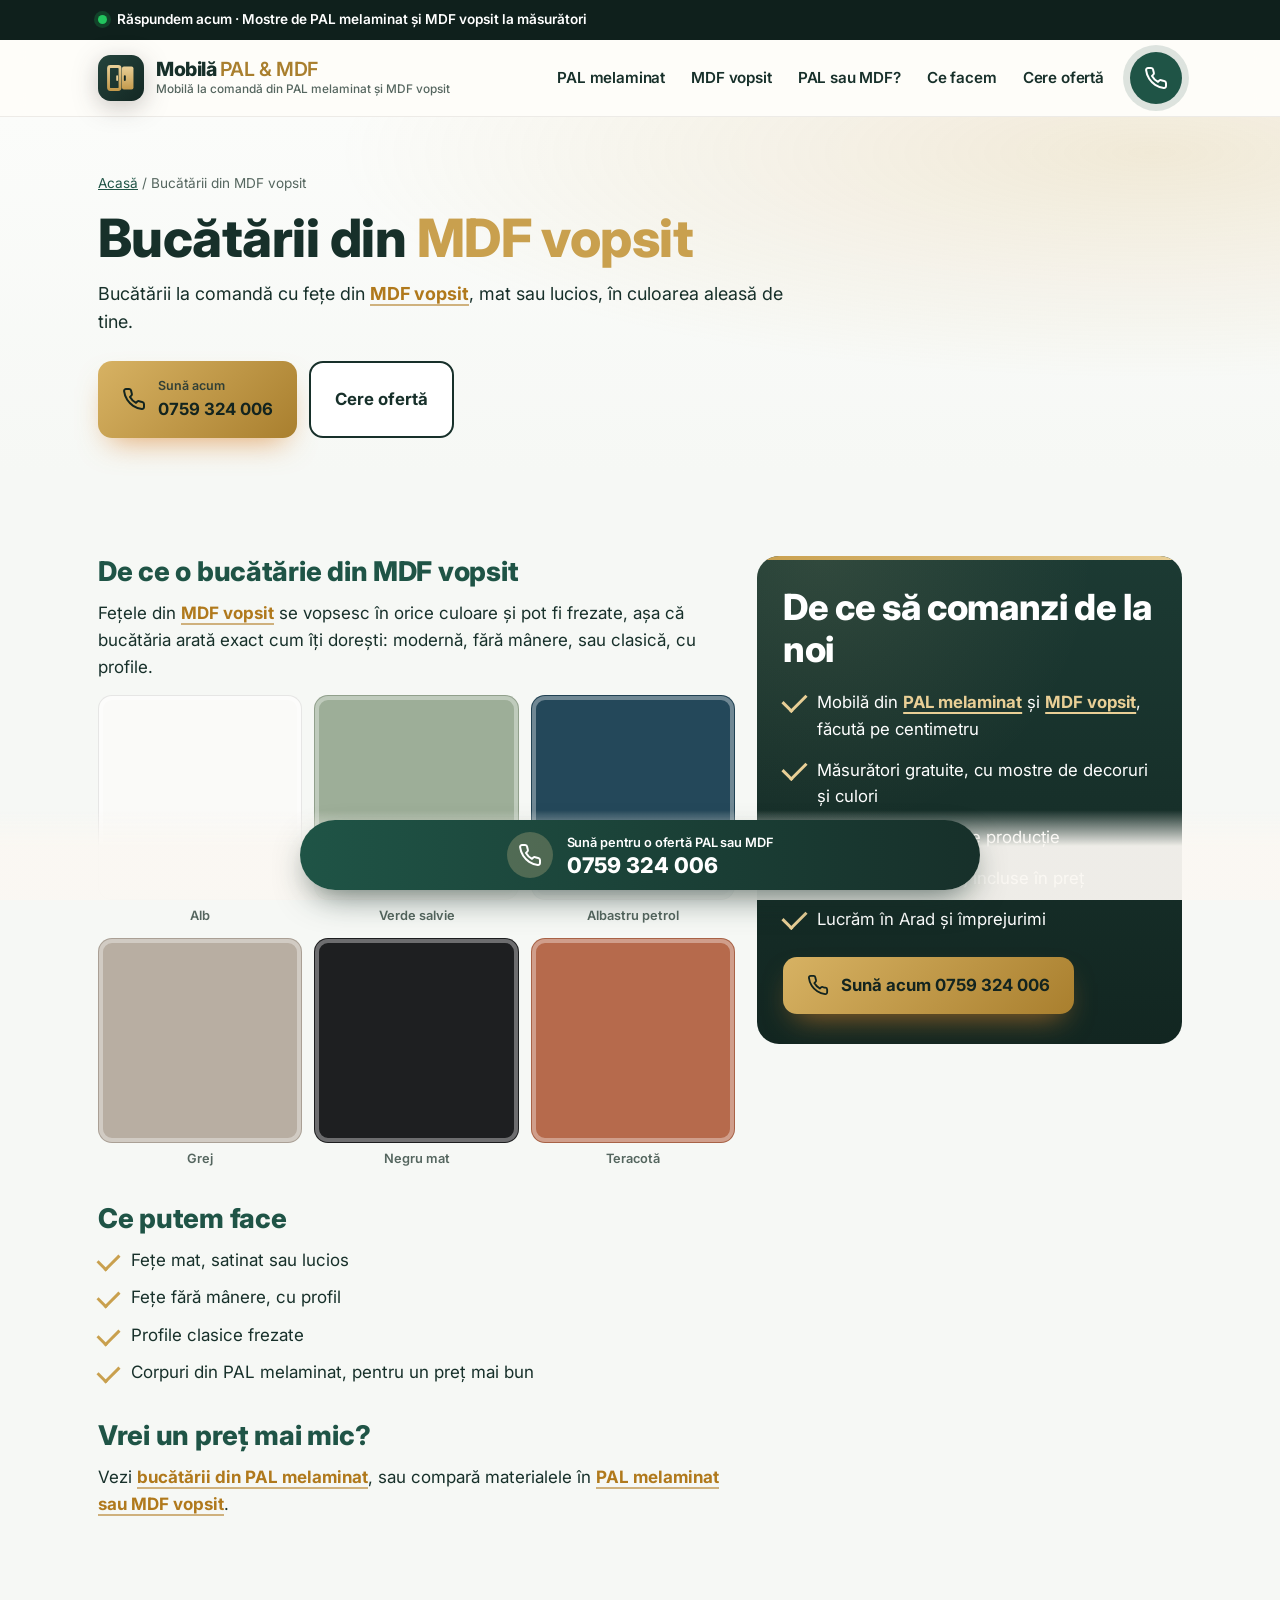
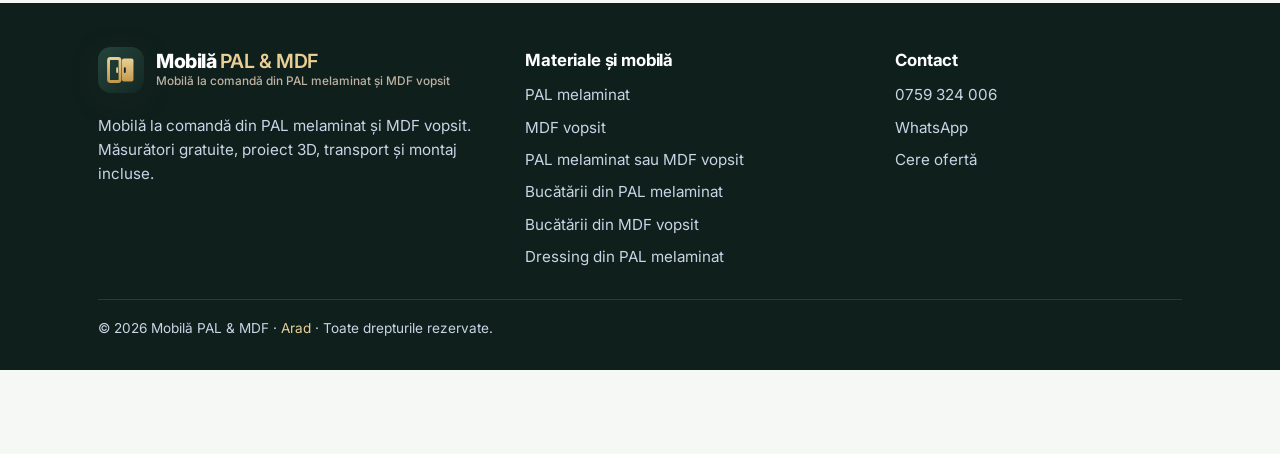
==== bucatarii-mdf-vopsit.html @ 7648899f "Site mobilă din PAL melaminat și MDF vopsit, pentru Arad 7 pagini construite în jurul cuvintelor-che" ====
<!doctype html>
<html lang="ro">
<head>
<meta charset="utf-8">
<meta name="viewport" content="width=device-width, initial-scale=1">
<title>Bucătării din MDF vopsit la comandă în Arad | Mobilă PAL &amp; MDF</title>
<meta name="description" content="Bucătării la comandă din MDF vopsit: orice culoare, mat sau lucios, fețe fără mânere sau clasice. Măsurători gratuite, montaj inclus. Lucrăm în Arad și împrejurimi.">
<meta name="theme-color" content="#17302A">
<link rel="icon" href="favicon.svg" type="image/svg+xml">
<link rel="preconnect" href="https://fonts.googleapis.com">
<link rel="preconnect" href="https://fonts.gstatic.com" crossorigin>
<link rel="stylesheet" href="https://fonts.googleapis.com/css2?family=Inter:wght@400;500;600;700;800;900&display=swap">
<link rel="stylesheet" href="style.css">
</head>
<body>
<div class="live"><div class="wrap"><span class="dot"></span>Răspundem acum<span class="hide-m"> · Mostre de PAL melaminat și MDF vopsit la măsurători</span></div></div>
<header class="top"><div class="wrap">
  <a class="brand" href="index.html" aria-label="Mobilă PAL & MDF, pagina principală"><span class="logo"><svg class="logo-mark" width="46" height="46" viewBox="0 0 48 48" aria-hidden="true">
  <defs><linearGradient id="pgb" x1="0" y1="0" x2="1" y2="1"><stop offset="0" stop-color="#25443C"/><stop offset="1" stop-color="#132723"/></linearGradient>
  <linearGradient id="pga" x1="0" y1="0" x2="0" y2="1"><stop offset="0" stop-color="#E9CF96"/><stop offset="1" stop-color="#C49A4C"/></linearGradient></defs>
  <rect width="48" height="48" rx="13" fill="url(#pgb)"/>
  <rect x="11" y="12" width="12" height="24" rx="2" fill="none" stroke="url(#pga)" stroke-width="3"/>
  <rect x="25" y="12" width="12" height="24" rx="2" fill="url(#pga)"/>
  <path d="M20 22v4M28 22v4" stroke="#132723" stroke-width="2" stroke-linecap="round"/>
  <path d="M20 22v4" stroke="#E9CF96" stroke-width="2" stroke-linecap="round"/>
</svg><span class="wm"><span class="wm1">Mobilă <i>PAL & MDF</i></span><small>Mobilă la comandă din PAL melaminat și MDF vopsit</small></span></span></a>
  <nav class="menu nav-desktop" aria-label="Meniu principal"><div class="wrap"><a href="index.html#pal">PAL melaminat</a><a href="index.html#mdf">MDF vopsit</a><a href="pal-melaminat-sau-mdf-vopsit.html">PAL sau MDF?</a><a href="index.html#unde">Ce facem</a><a href="index.html#oferta">Cere ofertă</a></div></nav>
  <a class="call-dot" href="tel:+40759324006" aria-label="Sună la 0759 324 006"><svg width="24" height="24" viewBox="0 0 24 24" fill="none" stroke="#fff" stroke-width="2" stroke-linecap="round" stroke-linejoin="round" aria-hidden="true"><path d="M22 16.9v3a2 2 0 0 1-2.2 2 19.8 19.8 0 0 1-8.6-3.1 19.5 19.5 0 0 1-6-6A19.8 19.8 0 0 1 2.1 4.2 2 2 0 0 1 4.1 2h3a2 2 0 0 1 2 1.7c.1 1 .4 1.9.7 2.8a2 2 0 0 1-.5 2.1L8 9.9a16 16 0 0 0 6 6l1.3-1.3a2 2 0 0 1 2.1-.4c.9.3 1.8.6 2.8.7a2 2 0 0 1 1.7 2z"/></svg></a>
  <button class="menu-btn" type="button" aria-label="Meniu" aria-expanded="false" id="menu-btn"><svg width="26" height="26" viewBox="0 0 24 24" fill="none" stroke="#17302A" stroke-width="2" stroke-linecap="round" stroke-linejoin="round" aria-hidden="true"><path d="M3 7h18M3 12h18M3 17h18"/></svg></button>
</div></header>
<main>

<div class="hero hero-k"><div class="wrap">
  <p class="crumbs"><a href="index.html">Acasă</a> / Bucătării din MDF vopsit</p>
  <h1 style="margin-top:14px">Bucătării din <em>MDF vopsit</em></h1>
  <p class="lead" style="margin-top:12px">Bucătării la comandă cu fețe din <a class="kw" href="mdf-vopsit.html">MDF vopsit</a>, mat sau lucios, în culoarea aleasă de tine.</p>
  <div class="cta-row"><a class="btn" href="tel:+40759324006"><svg width="24" height="24" viewBox="0 0 24 24" fill="none" stroke="#fff" stroke-width="2" stroke-linecap="round" stroke-linejoin="round" aria-hidden="true"><path d="M22 16.9v3a2 2 0 0 1-2.2 2 19.8 19.8 0 0 1-8.6-3.1 19.5 19.5 0 0 1-6-6A19.8 19.8 0 0 1 2.1 4.2 2 2 0 0 1 4.1 2h3a2 2 0 0 1 2 1.7c.1 1 .4 1.9.7 2.8a2 2 0 0 1-.5 2.1L8 9.9a16 16 0 0 0 6 6l1.3-1.3a2 2 0 0 1 2.1-.4c.9.3 1.8.6 2.8.7a2 2 0 0 1 1.7 2z"/></svg><span><small>Sună acum</small>0759 324 006</span></a><a class="btn ghost" href="index.html#oferta">Cere ofertă</a></div>
</div></div>
<section><div class="wrap"><div class="two">
  <div class="prose"><h2 style="margin-top:0">De ce o bucătărie din MDF vopsit</h2><p>Fețele din <a class="kw" href="mdf-vopsit.html">MDF vopsit</a> se vopsesc în orice culoare și pot fi frezate, așa că bucătăria arată exact cum îți dorești: modernă, fără mânere, sau clasică, cu profile.</p><div class="sw"><div class="swi"><span style="background:#FAFAF8"></span><small>Alb</small></div><div class="swi"><span style="background:#9DAE98"></span><small>Verde salvie</small></div><div class="swi"><span style="background:#24485A"></span><small>Albastru petrol</small></div><div class="swi"><span style="background:#B8AEA2"></span><small>Grej</small></div><div class="swi"><span style="background:#1E1F21"></span><small>Negru mat</small></div><div class="swi"><span style="background:#B66A4C"></span><small>Teracotă</small></div></div>
<h2>Ce putem face</h2><ul class="ticks-l"><li>Fețe mat, satinat sau lucios</li><li>Fețe fără mânere, cu profil</li><li>Profile clasice frezate</li><li>Corpuri din PAL melaminat, pentru un preț mai bun</li></ul>
<h2>Vrei un preț mai mic?</h2><p>Vezi <a class="kw" href="bucatarii-pal-melaminat.html">bucătării din PAL melaminat</a>, sau compară materialele în <a class="kw" href="pal-melaminat-sau-mdf-vopsit.html">PAL melaminat sau MDF vopsit</a>.</p></div>
  <div class="why">
  <h2>De ce să comanzi de la noi</h2>
  <ul class="checks">
    <li>Mobilă din <a class="kw" href="pal-melaminat.html">PAL melaminat</a> și <a class="kw" href="mdf-vopsit.html">MDF vopsit</a>, făcută pe centimetru</li>
    <li>Măsurători gratuite, cu mostre de decoruri și culori</li>
    <li>Proiect 3D înainte de producție</li>
    <li>Transport și montaj incluse în preț</li>
    <li>Lucrăm în Arad și împrejurimi</li>
  </ul>
  <a class="btn" href="tel:+40759324006"><svg width="22" height="22" viewBox="0 0 24 24" fill="none" stroke="#fff" stroke-width="2" stroke-linecap="round" stroke-linejoin="round" aria-hidden="true"><path d="M22 16.9v3a2 2 0 0 1-2.2 2 19.8 19.8 0 0 1-8.6-3.1 19.5 19.5 0 0 1-6-6A19.8 19.8 0 0 1 2.1 4.2 2 2 0 0 1 4.1 2h3a2 2 0 0 1 2 1.7c.1 1 .4 1.9.7 2.8a2 2 0 0 1-.5 2.1L8 9.9a16 16 0 0 0 6 6l1.3-1.3a2 2 0 0 1 2.1-.4c.9.3 1.8.6 2.8.7a2 2 0 0 1 1.7 2z"/></svg> Sună acum 0759 324 006</a>
</div>
</div></div></section>
</main>
<footer><div class="wrap">
  <div class="cols">
    <div><a href="index.html" class="f-logo" aria-label="Mobilă PAL & MDF"><span class="logo logo-light"><svg class="logo-mark" width="46" height="46" viewBox="0 0 48 48" aria-hidden="true">
  <defs><linearGradient id="pgb" x1="0" y1="0" x2="1" y2="1"><stop offset="0" stop-color="#25443C"/><stop offset="1" stop-color="#132723"/></linearGradient>
  <linearGradient id="pga" x1="0" y1="0" x2="0" y2="1"><stop offset="0" stop-color="#E9CF96"/><stop offset="1" stop-color="#C49A4C"/></linearGradient></defs>
  <rect width="48" height="48" rx="13" fill="url(#pgb)"/>
  <rect x="11" y="12" width="12" height="24" rx="2" fill="none" stroke="url(#pga)" stroke-width="3"/>
  <rect x="25" y="12" width="12" height="24" rx="2" fill="url(#pga)"/>
  <path d="M20 22v4M28 22v4" stroke="#132723" stroke-width="2" stroke-linecap="round"/>
  <path d="M20 22v4" stroke="#E9CF96" stroke-width="2" stroke-linecap="round"/>
</svg><span class="wm"><span class="wm1">Mobilă <i>PAL & MDF</i></span><small>Mobilă la comandă din PAL melaminat și MDF vopsit</small></span></span></a><p style="margin-top:14px">Mobilă la comandă din PAL melaminat și MDF vopsit. Măsurători gratuite, proiect 3D, transport și montaj incluse.</p></div>
    <div><h4>Materiale și mobilă</h4><ul><li><a href="pal-melaminat.html">PAL melaminat</a></li><li><a href="mdf-vopsit.html">MDF vopsit</a></li><li><a href="pal-melaminat-sau-mdf-vopsit.html">PAL melaminat sau MDF vopsit</a></li><li><a href="bucatarii-pal-melaminat.html">Bucătării din PAL melaminat</a></li><li><a href="bucatarii-mdf-vopsit.html">Bucătării din MDF vopsit</a></li><li><a href="dressing-pal-melaminat.html">Dressing din PAL melaminat</a></li></ul></div>
    <div><h4>Contact</h4><ul><li><a href="tel:+40759324006">0759 324 006</a></li><li><a href="https://wa.me/40759324006">WhatsApp</a></li><li><a href="index.html#oferta">Cere ofertă</a></li></ul></div>
  </div>
  <p class="legal">© 2026 Mobilă PAL & MDF · <span class="loc">Arad</span> · Toate drepturile rezervate.</p>
</div></footer>
<div class="sticky"><a href="tel:+40759324006"><span class="ring"><svg width="24" height="24" viewBox="0 0 24 24" fill="none" stroke="#fff" stroke-width="2" stroke-linecap="round" stroke-linejoin="round" aria-hidden="true"><path d="M22 16.9v3a2 2 0 0 1-2.2 2 19.8 19.8 0 0 1-8.6-3.1 19.5 19.5 0 0 1-6-6A19.8 19.8 0 0 1 2.1 4.2 2 2 0 0 1 4.1 2h3a2 2 0 0 1 2 1.7c.1 1 .4 1.9.7 2.8a2 2 0 0 1-.5 2.1L8 9.9a16 16 0 0 0 6 6l1.3-1.3a2 2 0 0 1 2.1-.4c.9.3 1.8.6 2.8.7a2 2 0 0 1 1.7 2z"/></svg></span><span><small>Sună pentru o ofertă PAL sau MDF</small><b>0759 324 006</b></span></a></div>
<script>
(function(){var b=document.getElementById("menu-btn"),m=document.querySelector("nav.menu");if(!b||!m)return;
b.addEventListener("click",function(){var o=m.classList.toggle("open");b.setAttribute("aria-expanded",o)});
m.addEventListener("click",function(e){if(e.target.tagName==="A"){m.classList.remove("open");b.setAttribute("aria-expanded","false")}});})();
</script>
</body>
</html>
---- style.css ----
:root{
  --navy:#0A1A33; --navy-2:#10284D; --blue:#0B4DA2; --orange:#FF6A00; --orange-2:#E35500;
  --ink:#0A1A33; --muted:#4A5568; --line:#DCE3EE; --bg:#F5F7FB; --card:#FFFFFF;
  --head:"Barlow Condensed", "Arial Narrow", sans-serif; --body:"Inter", system-ui, sans-serif;
  --r:16px;
}
*{box-sizing:border-box;margin:0}
html{-webkit-text-size-adjust:100%;scroll-behavior:smooth}
body{font-family:var(--body);color:var(--ink);background:var(--bg);line-height:1.6;font-size:17px;padding-bottom:84px}
img,svg{max-width:100%}
a{color:inherit}
.wrap{width:100%;max-width:1120px;margin:0 auto;padding:0 18px}
h1,h2,h3{font-family:var(--head);text-transform:uppercase;line-height:1.02;letter-spacing:.2px}
h1{font-size:clamp(2.6rem,7vw,4.4rem);font-weight:800}
h2{font-size:clamp(2rem,5vw,3rem);font-weight:800;color:var(--blue)}
h3{font-size:1.5rem;font-weight:700}
p+p{margin-top:14px}

/* cuvinte-cheie cu link */
.kw{color:var(--blue);font-weight:700;text-decoration:underline;text-decoration-color:rgba(11,77,162,.45);text-decoration-thickness:2px;text-underline-offset:4px}
.kw:hover{text-decoration-color:var(--orange)}
.band .kw,.dark .kw{color:#fff;text-decoration-color:var(--orange)}

/* bara de sus */
.live{background:var(--navy);color:#fff;font-size:.78rem;font-weight:700;letter-spacing:.18em;text-transform:uppercase;padding:9px 0}
.live .dot{display:inline-block;width:9px;height:9px;border-radius:50%;background:#22C55E;margin-right:10px;box-shadow:0 0 0 4px rgba(34,197,94,.2)}
header.top{position:sticky;top:0;z-index:30;background:rgba(255,255,255,.96);backdrop-filter:blur(8px);border-bottom:1px solid var(--line)}
header.top .wrap{display:flex;align-items:center;gap:14px;min-height:72px}
.brand{display:flex;align-items:center;gap:10px;text-decoration:none;margin-right:auto}
.brand .mark{width:44px;height:44px;border-radius:12px;background:var(--navy);display:grid;place-items:center;flex:none}
.brand b{display:block;font-family:var(--head);font-size:1.5rem;line-height:1;color:var(--navy);text-transform:uppercase}
.brand small{display:block;font-size:.66rem;letter-spacing:.22em;font-weight:700;color:var(--orange-2);text-transform:uppercase}
.call-dot{width:52px;height:52px;border-radius:50%;background:var(--orange);display:grid;place-items:center;box-shadow:0 0 0 7px rgba(255,106,0,.18);flex:none}
.menu-btn{width:52px;height:52px;border:1px solid var(--line);border-radius:12px;background:#fff;display:grid;place-items:center;cursor:pointer}
nav.menu{display:none;background:var(--navy)}
nav.menu.open{display:block}
nav.menu a{display:block;color:#fff;text-decoration:none;font-weight:800;text-transform:uppercase;letter-spacing:.04em;padding:18px 0;border-bottom:1px solid rgba(255,255,255,.12)}
nav.menu a:hover{color:var(--orange)}
@media(min-width:900px){
  .menu-btn{display:none}
  nav.menu{display:block;background:transparent;position:static}
  nav.menu .wrap{display:flex;gap:22px;padding:0}
  nav.menu a{color:var(--navy);padding:0;border:0;font-size:.85rem}
  header.top .wrap{gap:26px}
  .nav-desktop{order:1}
}

/* hero */
.hero{padding:38px 0 34px;background:linear-gradient(180deg,#fff 0%,var(--bg) 100%)}
.eyebrow{display:inline-flex;align-items:center;gap:10px;font-size:.8rem;font-weight:800;letter-spacing:.2em;text-transform:uppercase;color:var(--orange-2)}
.pill{border:1px solid #F7C9A8;background:#FFF3EA;border-radius:99px;padding:8px 16px}
.pill::before{content:"";width:8px;height:8px;border-radius:50%;background:var(--orange)}
.hero h1{margin:16px 0 10px;color:var(--navy)}
.hero h1 em{font-style:normal;color:var(--orange)}
.hero .sub{font-family:var(--head);font-size:1.6rem;font-weight:700;color:var(--blue);text-transform:none;line-height:1.15;margin-bottom:16px}
.hero .lead{font-size:1.12rem;max-width:720px}
.cta-row{display:flex;flex-wrap:wrap;gap:12px;margin-top:24px}
.btn{display:inline-flex;align-items:center;justify-content:center;gap:12px;background:var(--orange);color:#fff;text-decoration:none;font-family:var(--head);font-weight:800;font-size:1.45rem;letter-spacing:.03em;text-transform:uppercase;padding:16px 26px;border-radius:14px;box-shadow:0 14px 30px -12px rgba(255,106,0,.7);border:0;cursor:pointer}
.btn small{display:block;font-family:var(--body);font-size:.7rem;letter-spacing:.2em;font-weight:700;opacity:.9}
.btn.ghost{background:#fff;color:var(--navy);border:2px solid var(--navy);box-shadow:none;font-size:1.2rem}
.note{color:var(--muted);font-size:.95rem;margin-top:12px}
.chips{display:flex;flex-wrap:wrap;gap:10px;margin-top:22px}
.chip{display:inline-flex;align-items:center;gap:8px;background:#fff;border:1px solid var(--line);border-radius:99px;padding:10px 16px;font-weight:700;font-size:.95rem}
.chip svg{color:var(--orange-2)}
.feats{display:grid;gap:14px;margin-top:28px}
.feat{display:flex;gap:16px;align-items:center}
.feat .ic{width:62px;height:62px;border-radius:50%;background:var(--blue);display:grid;place-items:center;flex:none;color:#fff}
.feat b{display:block;font-family:var(--head);font-size:1.7rem;color:var(--blue);text-transform:uppercase;line-height:1}
.feat span{font-size:.78rem;letter-spacing:.16em;font-weight:700;text-transform:uppercase;color:var(--muted)}
@media(min-width:900px){.feats{grid-template-columns:repeat(3,1fr)}}

/* secțiuni */
section{padding:56px 0}
.head{max-width:760px;margin-bottom:28px}
.head p{margin-top:12px;color:var(--muted);font-size:1.08rem}
.band{background:linear-gradient(180deg,var(--blue),#083B7E);color:#fff}
.band h2{color:#fff}
.band .head p{color:#D6E2F5}
.dark{background:var(--navy);color:#fff}
.dark h2{color:#fff}

/* carduri țări */
.grid{display:grid;gap:14px;grid-template-columns:repeat(2,1fr)}
@media(min-width:900px){.grid{grid-template-columns:repeat(4,1fr)}}
.tile{background:#fff;color:var(--navy);border-radius:var(--r);padding:22px 14px;text-align:center;text-decoration:none;display:flex;flex-direction:column;align-items:center;gap:12px;transition:transform .15s}
.tile:hover{transform:translateY(-3px)}
.tile .flag{width:64px;height:44px;border-radius:8px;overflow:hidden;box-shadow:0 0 0 1px rgba(0,0,0,.08)}
.tile b{font-family:var(--head);font-size:1.35rem;text-transform:uppercase;line-height:1}
.tile span{font-size:.8rem;color:var(--muted)}

/* servicii (carduri cu săgeată) */
.cards{display:grid;gap:16px}
@media(min-width:900px){.cards{grid-template-columns:repeat(2,1fr)}}
.card{background:var(--card);border:1px solid var(--line);border-radius:var(--r);padding:26px;display:grid;grid-template-columns:64px 1fr;gap:18px;align-items:start}
.card .ic{width:64px;height:64px;border-radius:50%;background:var(--blue);display:grid;place-items:center;color:#fff}
.card h3{color:var(--blue);margin-bottom:8px}
.card p{color:var(--muted)}
.card .more{display:inline-flex;align-items:center;gap:10px;margin-top:14px;font-family:var(--head);font-weight:800;font-size:1.2rem;color:var(--blue);text-transform:uppercase;text-decoration:none}
.card .more:hover{color:var(--orange-2)}

/* preț */
.price{border-left:6px solid var(--orange);background:var(--navy-2);border-radius:0 var(--r) var(--r) 0;padding:30px 26px}
.price .lbl{font-size:.8rem;letter-spacing:.24em;font-weight:800;color:var(--orange);text-transform:uppercase}
.price .big{font-family:var(--body);font-weight:900;font-size:clamp(3.4rem,12vw,5.4rem);line-height:1;margin:10px 0 6px;letter-spacing:-.02em}
.price .per{font-size:.85rem;letter-spacing:.2em;font-weight:700;text-transform:uppercase;color:#B9C6DD;padding-bottom:18px;border-bottom:1px solid rgba(255,255,255,.15);margin-bottom:16px}
.ticks{list-style:none;padding:0;display:grid;gap:12px}
.ticks li{display:flex;gap:12px;align-items:flex-start}
.ticks li::before{content:"";flex:none;width:10px;height:10px;margin-top:9px;transform:rotate(45deg);background:#22C55E}
.ticks li.x::before{background:var(--orange)}
.hazard{height:12px;background:repeating-linear-gradient(-45deg,var(--orange) 0 14px,var(--navy) 14px 28px)}

/* pași */
.steps{counter-reset:s;display:grid;gap:4px}
.step{display:grid;grid-template-columns:76px 1fr;gap:12px;padding:22px 0;border-bottom:1px solid var(--line)}
.step::before{counter-increment:s;content:"0" counter(s);font-family:var(--body);font-weight:900;font-size:2.6rem;line-height:1;color:var(--orange-2)}
.step h3{color:var(--navy);margin-bottom:6px}
.step p{color:var(--muted)}
.tag{display:inline-block;margin-top:12px;font-weight:800;border:1px solid var(--line);background:#EEF3FA;border-radius:10px;padding:8px 14px;color:var(--navy)}

/* de ce noi */
.why{background:linear-gradient(180deg,var(--blue),#083B7E);color:#fff;border-radius:var(--r);border-top:6px solid var(--orange);padding:30px 26px}
.why h2{color:#fff;margin-bottom:18px}
.checks{list-style:none;padding:0;display:grid;gap:14px;margin-bottom:24px}
.checks li{display:flex;gap:14px;font-size:1.05rem}
.checks li::before{content:"";flex:none;width:20px;height:11px;border-left:3px solid var(--orange);border-bottom:3px solid var(--orange);transform:rotate(-45deg);margin-top:5px}

/* FAQ */
.faq details{background:#fff;border:1px solid var(--line);border-radius:14px;padding:18px 20px;margin-bottom:10px}
.faq summary{cursor:pointer;font-weight:800;list-style:none;display:flex;justify-content:space-between;gap:14px}
.faq summary::after{content:"+";color:var(--orange-2);font-size:1.4rem;line-height:1}
.faq details[open] summary::after{content:"–"}
.faq details p{margin-top:12px;color:var(--muted)}

/* final + footer */
.final{text-align:center}
.final .phone-big{display:block;font-family:var(--body);font-weight:900;font-size:clamp(2.4rem,9vw,4.2rem);color:var(--navy);text-decoration:none;margin:18px 0 8px;letter-spacing:-.02em}
footer{background:var(--navy);color:#C9D4E6;padding:44px 0 30px;font-size:.95rem}
footer .cols{display:grid;gap:26px}
@media(min-width:900px){footer .cols{grid-template-columns:1.4fr 1fr 1fr 1fr}}
footer h4{color:#fff;font-family:var(--head);text-transform:uppercase;font-size:1.25rem;margin-bottom:10px}
footer ul{list-style:none;padding:0;display:grid;gap:8px}
footer a{text-decoration:none}
footer a:hover{color:var(--orange)}
.legal{margin-top:30px;padding-top:18px;border-top:1px solid rgba(255,255,255,.12);font-size:.85rem}

/* bara fixă de apel */
.sticky{position:fixed;left:0;right:0;bottom:0;z-index:40;padding:10px 12px calc(10px + env(safe-area-inset-bottom));background:linear-gradient(180deg,rgba(245,247,251,0),rgba(245,247,251,.95) 40%)}
.sticky a{display:flex;align-items:center;justify-content:center;gap:14px;max-width:680px;margin:0 auto;background:linear-gradient(90deg,var(--orange),var(--orange-2));color:#fff;text-decoration:none;border-radius:99px;padding:12px 22px;box-shadow:0 14px 34px -10px rgba(227,85,0,.75)}
.sticky .ring{width:46px;height:46px;border-radius:50%;background:rgba(255,255,255,.22);display:grid;place-items:center;flex:none}
.sticky small{display:block;font-size:.72rem;letter-spacing:.24em;font-weight:800}
.sticky b{display:block;font-family:var(--body);font-weight:900;font-size:1.55rem;line-height:1.05}

/* pagini interioare */
.crumbs{font-size:.85rem;color:var(--muted);padding-top:18px}
.crumbs a{color:var(--blue)}
.prose{max-width:780px}
.prose h2{margin:34px 0 12px;font-size:clamp(1.7rem,4vw,2.3rem)}
.cities{display:flex;flex-wrap:wrap;gap:8px;margin-top:14px}
.cities span{background:#fff;border:1px solid var(--line);border-radius:99px;padding:7px 14px;font-weight:700;font-size:.92rem}
.two{display:grid;gap:22px}
@media(min-width:900px){.two{grid-template-columns:1.5fr 1fr;align-items:start}.two .why{position:sticky;top:100px}}

.hide-m{display:none}
@media(min-width:900px){.hide-m{display:inline}.call-dot{order:2}}
.price .big2{font-weight:900;font-size:clamp(2.4rem,8vw,3.4rem);line-height:1;margin:18px 0 6px;letter-spacing:-.02em;color:var(--orange)}
.price .big2 span{font-size:.45em;color:#B9C6DD;letter-spacing:0}

/* formular comandă */
.order-sec{background:#EAF0F8}
.order{display:grid;gap:18px;max-width:900px}
.fs{border:1px solid var(--line);background:#fff;border-radius:var(--r);padding:22px 20px;display:grid;gap:14px;min-width:0}
.fs legend{display:flex;align-items:center;gap:12px;font-family:var(--head);font-weight:800;font-size:1.5rem;text-transform:uppercase;color:var(--blue);padding:0 6px}
.fs legend .n{width:38px;height:38px;border-radius:50%;background:var(--blue);display:grid;place-items:center}
.order label{display:grid;gap:6px;font-weight:700;font-size:.92rem;min-width:0}
.order label small{font-weight:500;color:var(--muted)}
.order input,.order select{font:inherit;font-weight:500;width:100%;padding:13px 14px;border:1.5px solid #C8D2E1;border-radius:12px;background:#fff;color:var(--ink);min-height:50px}
.order input:focus,.order select:focus{outline:none;border-color:var(--blue);box-shadow:0 0 0 4px rgba(11,77,162,.15)}
.row2,.row3{display:grid;gap:14px}
@media(min-width:700px){.row2{grid-template-columns:1fr 1fr}.row3{grid-template-columns:repeat(3,1fr)}}
.hint{font-weight:800;font-size:.92rem;margin-bottom:-6px}
.estimate{background:#FFF3EA;border:1px solid #F7C9A8;border-radius:12px;padding:14px 16px;font-weight:600}
.estimate b{font-size:1.3rem;color:var(--orange-2)}
.estimate span{display:block;font-size:.85rem;color:var(--muted);font-weight:500;margin-top:4px}
.hp{position:absolute;left:-9999px;width:1px;height:1px;opacity:0}
.order .agree{display:flex;gap:12px;align-items:flex-start;font-weight:500}
.order .agree input{width:22px;height:22px;min-height:0;margin-top:2px;flex:none}
.order button.btn{width:100%;max-width:420px}
.order button.btn:disabled{opacity:.6;cursor:wait}
.order-msg{border-radius:12px;padding:16px 18px;font-weight:600}
.order-msg.ok{background:#E8F7EE;border:1px solid #9AD8B1}
.order-msg.err{background:#FDECEC;border:1px solid #F1A9A9}
.order-msg a{color:var(--blue)}

/* ===== Tipografie unitară: un singur font, fără majuscule forțate ===== */
:root{--head:var(--body)}
h1,h2,h3,.brand b,.btn,.feat b,.tile b,.card .more,.fs legend,nav.menu a,footer h4,.hero .sub,
.eyebrow,.live,.feat span,.price .lbl,.price .per,.sticky small,.btn small{
  font-family:var(--body);text-transform:none;letter-spacing:-.01em}
h1{font-size:clamp(2.1rem,5.4vw,3.3rem);font-weight:800;line-height:1.12}
h2{font-size:clamp(1.6rem,3.8vw,2.25rem);font-weight:800;line-height:1.18}
h3{font-size:1.18rem;font-weight:700;line-height:1.3}
.hero .sub{font-size:1.2rem;font-weight:600;line-height:1.4}
.eyebrow{font-size:.88rem;font-weight:700;letter-spacing:0}
.live{font-size:.85rem;font-weight:600;letter-spacing:0}
.brand b{font-size:1.15rem;font-weight:800}
.brand small{font-size:.75rem;letter-spacing:0;text-transform:none;font-weight:600}
nav.menu a{font-weight:600;font-size:1rem}
@media(min-width:900px){nav.menu a{font-size:.95rem}}
.btn{font-size:1.05rem;font-weight:700;letter-spacing:0;padding:15px 24px}
.btn small{font-size:.78rem;font-weight:600;letter-spacing:0;opacity:.95}
.btn.ghost{font-size:1.05rem}
.feat b{font-size:1.1rem;font-weight:700;line-height:1.3}
.feat span{font-size:.9rem;font-weight:500;letter-spacing:0;color:var(--muted)}
.tile b{font-size:1.05rem;font-weight:700}
.card .more{font-size:1rem;font-weight:700}
.fs legend{font-size:1.15rem;font-weight:700}
footer h4{font-size:1.05rem;font-weight:700}
.price .lbl{font-size:.9rem;font-weight:700}
.price .per{font-size:.95rem;font-weight:500}
.sticky small{font-size:.8rem;font-weight:600}
.sticky b{font-size:1.35rem;font-weight:800}
.step::before{font-size:2rem}
.prose h2{font-size:clamp(1.35rem,3vw,1.7rem)}
.final .phone-big{font-size:clamp(2rem,7vw,3.2rem)}
/* aspect */
section{padding:64px 0}
.head h2{margin-top:12px}
.card{box-shadow:0 1px 2px rgba(10,26,51,.04),0 8px 24px -16px rgba(10,26,51,.18)}
.tile{box-shadow:0 10px 24px -18px rgba(0,0,0,.5)}
@media(max-width:899px){.grid .tile:last-child:nth-child(odd){grid-column:span 2}}

/* comanda: date client + mesaj de mulțumire */
.order label em{color:var(--orange-2);font-style:normal}
.hint-sm{color:var(--muted);font-size:.92rem;margin-top:-4px}
.err-txt{color:#C62828;font-size:.85rem;font-weight:600}
.order input:invalid:focus{border-color:#C62828;box-shadow:0 0 0 4px rgba(198,40,40,.12)}
.order-ok{max-width:640px;margin:0 auto;background:#fff;border:1px solid var(--line);border-top:6px solid #22A55A;border-radius:var(--r);padding:40px 26px 32px;text-align:center;box-shadow:0 24px 50px -30px rgba(10,26,51,.45);animation:okIn .45s ease-out}
.order-ok:focus{outline:none}
.ok-ic{width:84px;height:84px;border-radius:50%;background:#22A55A;display:grid;place-items:center;margin:0 auto 18px;box-shadow:0 0 0 10px rgba(34,165,90,.15);animation:okPop .5s .1s ease-out both}
.order-ok h3{font-size:clamp(1.6rem,4.5vw,2.1rem);color:var(--navy)}
.ok-thanks{font-size:1.15rem;font-weight:600;color:#22A55A;margin-top:6px}
.ok-sum{display:grid;gap:10px;text-align:left;background:var(--bg);border-radius:12px;padding:16px 18px;margin:22px 0 18px}
.ok-sum div{display:flex;justify-content:space-between;gap:14px;flex-wrap:wrap}
.ok-sum span{color:var(--muted)}
.ok-sum b{text-align:right}
.ok-next{color:var(--ink)}
.ok-urgent{color:var(--muted);margin:10px 0 22px}
.ok-urgent a{color:var(--blue);font-weight:700}
@keyframes okIn{from{opacity:0;transform:translateY(14px)}to{opacity:1;transform:none}}
@keyframes okPop{from{transform:scale(.4);opacity:0}to{transform:scale(1);opacity:1}}
@media(prefers-reduced-motion:reduce){.order-ok,.ok-ic{animation:none}}
.order[hidden],.order-ok[hidden]{display:none}

/* ===== Ionizatoare: secțiuni specifice ===== */
.hk{display:grid;gap:20px;align-items:center}
.hk-img{display:flex;justify-content:center}
.hk-img .machine{max-width:260px;width:70%;height:auto;filter:drop-shadow(0 30px 40px rgba(11,77,162,.18))}
@media(min-width:900px){.hk{grid-template-columns:1.35fr 1fr}.hk-img .machine{max-width:340px;width:100%}}
.hero-k{background:radial-gradient(ellipse at 85% 30%,#DCEBFF 0,rgba(220,235,255,0) 55%),linear-gradient(180deg,#fff 0%,var(--bg) 100%)}
.pill-dark{background:rgba(255,255,255,.1);border-color:rgba(255,255,255,.25);color:#F2C94C}
.pill-dark::before{background:#F2C94C}
.head h2{margin-top:12px}
.cards4{display:grid;gap:14px}
@media(min-width:700px){.cards4{grid-template-columns:repeat(2,1fr)}}
@media(min-width:1000px){.cards4{grid-template-columns:repeat(4,1fr)}}
.c4{background:#fff;border:1px solid var(--line);border-radius:var(--r);padding:24px 20px}
.c4 .ic2{width:56px;height:56px;border-radius:14px;background:#EEF3FA;color:var(--blue);display:grid;place-items:center;margin-bottom:14px}
.c4 h3{color:var(--navy);margin-bottom:6px}
.c4 p{color:var(--muted);font-size:.98rem}
.feat-list{display:grid;gap:26px;margin-bottom:28px}
@media(min-width:800px){.feat-list{grid-template-columns:repeat(2,1fr)}}
.feat-list h3{margin:10px 0 6px;color:#fff}
.feat-list p{color:#D6E2F5}
.ic3{width:52px;height:52px;border-radius:50%;border:1.5px solid rgba(242,201,76,.5);display:grid;place-items:center}
.mgrid{display:grid;gap:16px}
@media(min-width:900px){.mgrid{grid-template-columns:repeat(3,1fr)}}
.mcard{background:#fff;border:1px solid var(--line);border-radius:var(--r);overflow:hidden;text-decoration:none;color:var(--ink);display:flex;flex-direction:column;transition:transform .15s,box-shadow .15s}
.mcard:hover{transform:translateY(-3px);box-shadow:0 20px 40px -24px rgba(10,26,51,.4)}
.mimg{background:linear-gradient(160deg,#F4F8FF,#E2ECFA);display:grid;place-items:center;padding:24px 0 10px;border-bottom:4px solid var(--acc)}
.mbody{padding:20px 22px 24px;display:flex;flex-direction:column;gap:8px;flex:1}
.mrol{font-size:.85rem;font-weight:700;color:var(--orange-2)}
.mbody h3{color:var(--navy);font-size:1.35rem}
.mbody p{color:var(--muted)}
.mplaci{color:var(--ink)!important}
.mplaci b{font-size:1.4rem;color:var(--blue)}
.mbody .more{margin-top:auto;display:inline-flex;align-items:center;gap:8px;font-weight:700;color:var(--blue)}
.waters{display:grid;gap:10px}
.wrow{display:grid;grid-template-columns:14px 1fr auto;gap:14px;align-items:center;background:#fff;color:var(--ink);border-radius:12px;padding:14px 16px}
.wdot{width:14px;height:14px;border-radius:50%}
.wrow b{display:block}
.wrow span{font-size:.92rem;color:var(--muted)}
.wrow .wph{font-weight:800;color:var(--navy);white-space:nowrap;font-size:.95rem}
.prose .waters{margin-bottom:10px}
.prose .wrow{border:1px solid var(--line)}
.phs{font-size:.7em;color:var(--orange-2);font-weight:700;margin-left:6px}
.ticks-l{list-style:none;padding:0;display:grid;gap:10px;margin-top:12px}
.ticks-l li{display:flex;gap:12px}
.ticks-l li::before{content:"";flex:none;width:18px;height:10px;border-left:3px solid var(--orange);border-bottom:3px solid var(--orange);transform:rotate(-45deg);margin-top:6px}
.disc{font-size:.82rem;color:#8FA0BB;margin-top:12px}

.feat-list.light h3{color:var(--navy)}
.feat-list.light p{color:var(--muted)}
.feat-list.light .ic3{border-color:rgba(11,77,162,.3)}
.honest{margin-top:22px;background:#FFF8E6;border:1px solid #F2D58A;border-radius:12px;padding:16px 18px;color:var(--ink)}
.honest-d{color:#D6E2F5;font-size:.92rem;border-left:3px solid #F2C94C;padding-left:14px;margin:-6px 0 22px;max-width:760px}
.dark .checks{max-width:760px}

/* ===== Mobilă: paletă caldă (lemn + antracit) ===== */
:root{--navy:#2B241F;--navy-2:#3A312B;--blue:#7A4A22;--orange:#D9822B;--orange-2:#B8661A;--ink:#2B241F;--muted:#5F554D;--line:#E7DED3;--bg:#FAF7F2}
.live{background:#2B241F}
.kw{text-decoration-color:rgba(122,74,34,.4)}
.band{background:linear-gradient(180deg,#3A312B,#2B241F)}
.band .head p{color:#E6DCCF}
.dark{background:#1F1A17}
.why{background:linear-gradient(180deg,#3A312B,#2B241F)}
.feat .ic,.card .ic,.fs legend .n{background:var(--blue)}
.hero-k{background:radial-gradient(ellipse at 85% 30%,#F3E6D3 0,rgba(243,230,211,0) 55%),linear-gradient(180deg,#fff 0%,var(--bg) 100%)}
.pill{border-color:#EBCFAF;background:#FBF1E6}
.pill-dark{background:rgba(255,255,255,.08);border-color:rgba(255,255,255,.22);color:#E0A458}
.pill-dark::before{background:#E0A458}
.order-sec{background:#F3ECE3}
.order input,.order select,.order textarea{font:inherit;font-weight:500;width:100%;padding:13px 14px;border:1.5px solid #D9CCBC;border-radius:12px;background:#fff;color:var(--ink)}
.order textarea{resize:vertical;min-height:90px}
.order input:focus,.order select:focus,.order textarea:focus{outline:none;border-color:var(--blue);box-shadow:0 0 0 4px rgba(122,74,34,.15)}
.sticky{background:linear-gradient(180deg,rgba(250,247,242,0),rgba(250,247,242,.95) 40%)}
.sticky a{box-shadow:0 14px 34px -10px rgba(184,102,26,.7)}
.btn{box-shadow:0 14px 30px -12px rgba(217,130,43,.7)}
.btn.ghost{color:var(--navy);border-color:var(--navy)}
.hk-img .art{width:100%;max-width:420px;height:auto;filter:drop-shadow(0 24px 30px rgba(43,36,31,.18))}
.art{display:block}
/* carduri produse */
.pgrid{display:grid;gap:16px}
@media(min-width:700px){.pgrid{grid-template-columns:repeat(2,1fr)}}
@media(min-width:1000px){.pgrid{grid-template-columns:repeat(3,1fr)}}
.pcard{background:#fff;border:1px solid var(--line);border-radius:var(--r);overflow:hidden;text-decoration:none;color:var(--ink);display:flex;flex-direction:column;transition:transform .15s,box-shadow .15s}
.pcard:hover{transform:translateY(-3px);box-shadow:0 20px 40px -24px rgba(43,36,31,.45)}
.pimg{background:linear-gradient(160deg,#FBF6EF,#F0E4D4);padding:20px 26px 8px;border-bottom:4px solid var(--orange)}
.pbody{padding:18px 22px 22px;display:flex;flex-direction:column;gap:8px;flex:1}
.pbody h3{color:var(--navy);font-size:1.25rem}
.pbody p{color:var(--muted)}
.pbody .more{margin-top:auto;display:inline-flex;align-items:center;gap:8px;font-weight:700;color:var(--blue)}
/* galerie */
.gallery{display:grid;gap:12px;grid-template-columns:repeat(2,1fr)}
@media(min-width:900px){.gallery{grid-template-columns:repeat(3,1fr)}}
.gtile{position:relative;background:linear-gradient(160deg,#FBF6EF,#E9DAC6);border-radius:14px;overflow:hidden;aspect-ratio:4/3;display:grid;place-items:center;padding:14px}
.gtile img{position:absolute;inset:0;width:100%;height:100%;object-fit:cover}
.gtile figcaption{position:absolute;left:10px;bottom:10px;background:rgba(43,36,31,.85);color:#fff;font-size:.82rem;font-weight:600;padding:5px 10px;border-radius:99px}
.gnote{display:flex;align-items:center;gap:8px;color:#CDBFAE;font-size:.9rem;margin-top:14px}
/* materiale */
.mat-grid{display:grid;gap:14px;margin-bottom:26px}
@media(min-width:700px){.mat-grid{grid-template-columns:repeat(2,1fr)}}
@media(min-width:1000px){.mat-grid{grid-template-columns:repeat(3,1fr)}}
.mat{border:1px solid rgba(255,255,255,.12);border-radius:14px;padding:20px;background:rgba(255,255,255,.03)}
.mat h3{color:#E0A458;margin-bottom:6px}
.mat p{color:#D8CCBE;font-size:.97rem}
.dark .head p{color:#D8CCBE}
.tag{background:#F6EEE4;border-color:#E7DED3}
.estimate,.ok-sum{background:#FAF5EE}

/* galerie poze reale */
.project{background:rgba(255,255,255,.04);border:1px solid rgba(255,255,255,.12);border-radius:18px;padding:18px}
.project-head{display:flex;flex-wrap:wrap;justify-content:space-between;align-items:baseline;gap:6px 16px;margin-bottom:14px}
.project-head h3{color:#fff;font-size:1.25rem}
.project-head p{color:#CDBFAE;font-size:.92rem}
.photos{display:grid;gap:10px;grid-template-columns:1fr 1fr}
.ph{position:relative;display:block;border-radius:12px;overflow:hidden;background:#3A312B;aspect-ratio:4/3}
.ph img{width:100%;height:100%;object-fit:cover;display:block;transition:transform .35s ease}
.ph:hover img{transform:scale(1.04)}
.ph-big{grid-column:1/-1}
.ph-tall{aspect-ratio:auto}
.ph-cap{position:absolute;left:0;right:0;bottom:0;padding:26px 12px 10px;background:linear-gradient(transparent,rgba(20,16,13,.85));color:#fff;font-size:.85rem;font-weight:600;line-height:1.35}
@media(min-width:900px){
  .photos{grid-template-columns:2fr 1fr 1fr;grid-template-rows:repeat(2,minmax(0,1fr))}
  .ph-big{grid-column:1;grid-row:1/3;aspect-ratio:auto}
  .ph-tall{grid-column:3;grid-row:1/3}
}
.lb{position:fixed;inset:0;z-index:100;background:rgba(15,12,10,.94);display:flex;align-items:center;justify-content:center;padding:16px}
.lb[hidden]{display:none}
.lb figure{margin:0;max-width:min(1200px,100%);max-height:100%;display:flex;flex-direction:column;align-items:center;gap:12px}
.lb img{max-width:100%;max-height:calc(100vh - 110px);border-radius:10px;object-fit:contain}
.lb figcaption{color:#EDE3D6;text-align:center;font-size:.95rem}
.lb button{position:absolute;background:rgba(255,255,255,.12);color:#fff;border:0;width:48px;height:48px;border-radius:50%;font-size:1.8rem;line-height:1;cursor:pointer;display:grid;place-items:center}
.lb button:hover{background:rgba(255,255,255,.25)}
.lb-x{top:14px;right:14px}.lb-p{left:10px;top:50%;transform:translateY(-50%)}.lb-n{right:10px;top:50%;transform:translateY(-50%)}
@media(max-width:899px){
  .ph-tall{grid-column:1/-1;aspect-ratio:4/3}
  .ph:not(.ph-big):not(.ph-tall) .ph-cap{display:none}
  .ph-cap{font-size:.8rem}
}
.ph-tall img{object-position:center 15%}

.project+.project{margin-top:16px}
.photos.one{grid-template-columns:1fr;grid-template-rows:none}
.photos.one .ph-big{grid-column:1;grid-row:auto;aspect-ratio:16/9}
.photos.one .ph-big img{object-position:center 45%}
.hero-photo{width:100%;max-width:520px;height:auto;border-radius:18px;box-shadow:0 30px 60px -30px rgba(43,36,31,.55);border:6px solid #fff}

/* materiale */
a.mat{display:flex;flex-direction:column;gap:8px;text-decoration:none;transition:background .15s,transform .15s}
a.mat:hover{background:rgba(255,255,255,.07);transform:translateY(-2px)}
.mat h3 .kw{color:#E0A458;text-decoration-color:#E0A458}
.mat-more{margin-top:auto;display:inline-flex;align-items:center;gap:6px;color:#fff;font-weight:600;font-size:.92rem}
.pm{display:grid;gap:14px;margin:26px 0 6px}
@media(min-width:700px){.pm{grid-template-columns:1fr 1fr}}
.pm-col{border-radius:14px;padding:18px 20px;border:1px solid var(--line);background:#fff}
.pm-col h3{margin-bottom:10px}
.pm-col ul{list-style:none;padding:0;display:grid;gap:9px}
.pm-col li{display:flex;gap:10px;color:var(--ink)}
.pm-plus{border-top:4px solid #3E8E5A}.pm-plus h3{color:#2F6E45}
.pm-plus li::before{content:"+";color:#3E8E5A;font-weight:800}
.pm-minus{border-top:4px solid var(--orange)}.pm-minus h3{color:var(--orange-2)}
.pm-minus li::before{content:"!";color:var(--orange-2);font-weight:800;width:10px;text-align:center}
.vrow{display:grid;gap:4px;padding:14px 0;border-bottom:1px solid var(--line)}
.vrow b{color:var(--navy)}
.vrow span{color:var(--muted)}
.more-l{color:var(--blue);font-weight:700;text-decoration:none}
/* listele cu linkuri în text: fără flex, ca rândul să se rupă normal */
.checks li{display:block;position:relative;padding-left:34px}
.checks li::before{position:absolute;left:0;top:4px;margin:0}
.two>*{min-width:0}
.btn{flex-wrap:wrap;text-align:left}
.why .kw{color:#F3C58A;text-decoration-color:#E0A458}

/* cuvinte-cheie: altă culoare decât textul și titlurile, ca să se vadă că sunt linkuri */
:root{--kw:#C25E12}
.kw{color:var(--kw);text-decoration-color:rgba(194,94,18,.55)}
.kw:hover{color:#8F420A;text-decoration-color:var(--kw)}
.band .kw,.dark .kw,.why .kw{color:#F3B46B;text-decoration-color:#F3B46B}
/* carduri produse: nu mai sunt un singur link, ca să poată conține cuvinte-cheie */
div.pcard{transition:box-shadow .15s}
div.pcard:hover{transform:none}
.pimg{display:block}
.pbody h3 .kw{color:var(--navy);text-decoration-color:var(--orange)}
.pbody h3 .kw:hover{color:var(--kw)}
.pbody p{line-height:1.7}
.pbody .more{text-decoration:none}

/* =================== DESIGN NOU =================== */
/* logo */
.logo{display:inline-flex;align-items:center;gap:12px}
.logo-mark{flex:none;filter:drop-shadow(0 6px 12px rgba(43,36,31,.25))}
.wm{display:flex;flex-direction:column;line-height:1.1}
.wm1{font-weight:800;font-size:1.22rem;letter-spacing:-.02em;color:var(--navy)}
.wm1 i{font-style:normal;font-weight:600;color:var(--orange-2)}
.wm small{font-size:.74rem;color:var(--muted);font-weight:500;margin-top:3px}
.logo-light .wm1{color:#fff}.logo-light .wm1 i{color:#F3B46B}.logo-light .wm small{color:#BFB2A3}
.brand{gap:0}
.f-logo{display:inline-block;text-decoration:none}
@media(max-width:420px){.wm small{display:none}.wm1{font-size:1.08rem}}

/* header mai aerisit */
header.top{background:rgba(255,253,250,.9);backdrop-filter:saturate(1.4) blur(12px);border-bottom:1px solid rgba(43,36,31,.08)}
header.top .wrap{min-height:76px}
nav.menu a{position:relative}
@media(min-width:900px){nav.menu a::after{content:"";position:absolute;left:0;right:0;bottom:-6px;height:2px;background:var(--orange);transform:scaleX(0);transition:transform .2s}
nav.menu a:hover::after{transform:scaleX(1)}nav.menu a:hover{color:var(--orange-2)}}

/* hero cu fotografie */
.hx{position:relative;color:#fff;overflow:hidden;background:#1C1714}
.hx-bg{position:absolute;inset:0}
.hx-bg img{width:100%;height:100%;object-fit:cover;object-position:60% 40%;transform:scale(1.03)}
.hx-bg::after{content:"";position:absolute;inset:0;background:linear-gradient(180deg,rgba(24,19,16,.55) 0%,rgba(24,19,16,.82) 55%,rgba(24,19,16,.96) 100%)}
@media(min-width:900px){.hx-bg::after{background:linear-gradient(90deg,rgba(24,19,16,.95) 0%,rgba(24,19,16,.82) 42%,rgba(24,19,16,.25) 75%,rgba(24,19,16,.1) 100%)}}
.hx-in{position:relative;padding-top:56px;padding-bottom:110px}
@media(min-width:900px){.hx-in{padding-top:96px;padding-bottom:150px}.hx-in>*{max-width:640px}}
.hx h1{color:#fff;margin:18px 0 16px;font-size:clamp(2.3rem,5.6vw,3.8rem);line-height:1.06;letter-spacing:-.03em}
.hx h1 em{color:#F3B46B;font-style:normal}
.hx .lead{color:#E9DFD3;font-size:1.1rem}
.hx .kw{color:#F6C27A;text-decoration-color:rgba(246,194,122,.6)}
.hx .kw:hover{color:#fff}
.pill-glass{background:rgba(255,255,255,.1);border-color:rgba(255,255,255,.22);color:#F6C27A;backdrop-filter:blur(6px)}
.pill-glass::before{background:#F6C27A}
.ghost-light{background:rgba(255,255,255,.08)!important;color:#fff!important;border:1.5px solid rgba(255,255,255,.55)!important;backdrop-filter:blur(6px)}
.ghost-light:hover{background:rgba(255,255,255,.18)!important}
.hx-cap{display:flex;align-items:center;gap:8px;margin-top:22px;font-size:.85rem;color:#CDBFAE}

/* bara de încredere care urcă peste hero */
.trust{position:relative;z-index:2;margin-top:-70px;background:#fff;border-radius:20px;box-shadow:0 30px 60px -30px rgba(43,36,31,.45),0 2px 6px rgba(43,36,31,.06);display:grid;grid-template-columns:1fr 1fr;overflow:hidden}
@media(min-width:900px){.trust{grid-template-columns:repeat(4,1fr)}}
.t-item{display:flex;gap:12px;align-items:center;padding:18px 16px;border-right:1px solid var(--line);border-bottom:1px solid var(--line)}
.t-ic{width:46px;height:46px;border-radius:14px;flex:none;display:grid;place-items:center;background:linear-gradient(135deg,#D9822B,#A8561A);box-shadow:0 8px 16px -8px rgba(184,102,26,.8)}
.t-item b{display:block;font-size:.98rem;color:var(--navy)}
.t-item span{font-size:.84rem;color:var(--muted)}

/* butoane */
.btn{background:linear-gradient(135deg,#E3913A 0%,#C2651A 100%);border-radius:14px;transition:transform .15s,box-shadow .15s}
.btn:hover{transform:translateY(-2px);box-shadow:0 18px 34px -14px rgba(194,101,26,.85)}

/* titluri de secțiune */
section{padding:84px 0}
.head h2{font-size:clamp(1.8rem,4vw,2.6rem);letter-spacing:-.025em;line-height:1.12}
.head h2::after{content:"";display:block;width:56px;height:4px;border-radius:4px;margin-top:16px;background:linear-gradient(90deg,var(--orange),#F3B46B)}
.final h2::after{margin-left:auto;margin-right:auto}

/* carduri cameră */
.pcard{border-radius:20px;border:1px solid rgba(43,36,31,.08);box-shadow:0 1px 2px rgba(43,36,31,.04)}
div.pcard:hover{box-shadow:0 26px 50px -28px rgba(43,36,31,.5)}
.pimg{position:relative;overflow:hidden;background:radial-gradient(circle at 30% 20%,#FFF8EE,#EBDCC8);border-bottom:0}
.pimg::after{content:"";position:absolute;left:22px;right:22px;bottom:0;height:3px;border-radius:3px;background:linear-gradient(90deg,var(--orange),#F3B46B)}
.pimg .art{transition:transform .35s ease}
div.pcard:hover .pimg .art{transform:scale(1.05) translateY(-3px)}
.pbody{padding:22px 24px 24px}
.pbody h3{font-size:1.3rem}

/* fundaluri închise cu textură fină de lemn */
.band,.dark,.why,.cta-band{background-color:#2B241F;background-image:
  repeating-linear-gradient(90deg,rgba(255,255,255,.018) 0 2px,transparent 2px 9px),
  repeating-linear-gradient(90deg,rgba(0,0,0,.05) 0 1px,transparent 1px 23px),
  linear-gradient(180deg,#352C26,#221C18)}
.dark{background-image:repeating-linear-gradient(90deg,rgba(255,255,255,.015) 0 2px,transparent 2px 9px),linear-gradient(180deg,#221C18,#191512)}
.why{border-radius:22px;border-top:0;position:relative;overflow:hidden}
.why::before{content:"";position:absolute;inset:0 0 auto 0;height:4px;background:linear-gradient(90deg,var(--orange),#F3B46B)}

/* galerie */
.project{background:rgba(255,255,255,.05);border-color:rgba(246,194,122,.18);border-radius:22px}
.ph{border-radius:14px}

/* pași ca linie de timp */
.steps{counter-reset:s}
@media(min-width:1000px){
  .steps{display:grid;grid-template-columns:repeat(5,1fr);gap:18px;position:relative}
  .steps::before{content:"";position:absolute;left:8%;right:8%;top:30px;height:2px;background:repeating-linear-gradient(90deg,#E0B887 0 8px,transparent 8px 14px)}
  .step{grid-template-columns:1fr;border:0;padding:0;text-align:center;position:relative}
  .step::before{width:62px;height:62px;margin:0 auto 14px;border-radius:50%;display:grid;place-items:center;font-size:1.25rem;color:#fff;background:linear-gradient(135deg,#E3913A,#A8561A);box-shadow:0 0 0 8px var(--bg),0 12px 24px -10px rgba(168,86,26,.8);position:relative;z-index:1}
  .step .tag{margin-top:12px}
}

/* materiale pe fundal închis */
a.mat{border-radius:16px;border-color:rgba(246,194,122,.16);background:rgba(255,255,255,.035)}
a.mat:hover{border-color:rgba(246,194,122,.45)}

/* bandă CTA */
.cta-band{padding:56px 0;color:#fff}
.cta-in{display:grid;gap:20px;align-items:center}
@media(min-width:900px){.cta-in{grid-template-columns:1.4fr 1fr}.cta-band .cta-row{justify-content:flex-end;margin-top:0}}
.cta-band h2{color:#fff;font-size:clamp(1.6rem,3.6vw,2.3rem);letter-spacing:-.02em}
.cta-band p{color:#D8CCBE;margin-top:8px}

/* formular */
.order-sec{background:linear-gradient(180deg,#F6EFE6,#F1E7DA)}
.fs{border-radius:20px;border-color:rgba(43,36,31,.08);box-shadow:0 14px 30px -24px rgba(43,36,31,.4)}
.fs legend .n{background:linear-gradient(135deg,#E3913A,#A8561A)}

/* FAQ */
.faq details{border-radius:16px;transition:box-shadow .15s}
.faq details[open]{box-shadow:0 16px 30px -22px rgba(43,36,31,.45);border-color:#E9CBA6}

/* pagini interioare: hero cu textură caldă */
.hero-k{background:radial-gradient(ellipse at 90% 10%,rgba(243,180,107,.28) 0,rgba(243,180,107,0) 50%),radial-gradient(ellipse at 0% 100%,rgba(217,130,43,.10) 0,rgba(217,130,43,0) 50%),linear-gradient(180deg,#FFFCF8 0%,var(--bg) 100%)}
.hk-img .art{background:radial-gradient(circle at 30% 20%,#FFF8EE,#EBDCC8);border-radius:24px;padding:26px;box-shadow:0 30px 60px -36px rgba(43,36,31,.55)}
footer{background:#191512}
.live{background:#191512}
@media(max-width:899px){.t-item{flex-direction:column;align-items:flex-start;gap:10px;padding:16px 14px}.t-ic{width:40px;height:40px;border-radius:12px}.t-item b{font-size:.95rem}}

/* ===== SITE 2: verde închis + auriu ===== */
:root{--navy:#17302A;--navy-2:#21423A;--blue:#1F5446;--orange:#C9A04E;--orange-2:#A97F2E;--ink:#17302A;--muted:#55665F;--line:#DDE5E0;--bg:#F6F8F5;--kw:#B0791C}
.kw{color:var(--kw);text-decoration-color:rgba(176,121,28,.55)}
.kw:hover{color:#7E5510}
.band .kw,.dark .kw,.why .kw{color:#E9CF96;text-decoration-color:#E9CF96}
.live,footer{background:#0F201C}
.band,.dark,.why,.cta-band{background-color:#17302A;background-image:radial-gradient(circle at 15% 0%,rgba(233,207,150,.10),transparent 45%),linear-gradient(180deg,#1C3A33,#122621)}
.btn{background:linear-gradient(135deg,#D7B263 0%,#A97F2E 100%);color:#13241F}
.btn small{color:#2A3B35}
.btn svg{stroke:#13241F}
.btn:hover{box-shadow:0 18px 34px -14px rgba(169,127,46,.85)}
.btn.ghost{color:var(--navy);border-color:var(--navy);background:#fff}
.btn-wa{color:#fff!important}.btn-wa svg{stroke:none}
.sticky a{background:linear-gradient(90deg,#1F5446,#17302A);box-shadow:0 14px 34px -10px rgba(23,48,42,.7)}
.sticky .ring{background:rgba(233,207,150,.25)}
.call-dot{background:#1F5446;box-shadow:0 0 0 7px rgba(31,84,70,.15)}
.pill{border-color:#D9E4D4;background:#EEF4EC;color:#1F5446}.pill::before{background:var(--orange)}
.pill-glass,.pill-dark{background:rgba(255,255,255,.1);border-color:rgba(255,255,255,.22);color:#E9CF96}
.hx h1 em{color:#E9CF96}.hx .kw{color:#E9CF96;text-decoration-color:rgba(233,207,150,.6)}
.hx-bg::after{background:linear-gradient(180deg,rgba(15,32,28,.55),rgba(15,32,28,.85) 55%,rgba(15,32,28,.97))}
@media(min-width:900px){.hx-bg::after{background:linear-gradient(90deg,rgba(15,32,28,.95) 0%,rgba(15,32,28,.82) 45%,rgba(15,32,28,.25) 78%,rgba(15,32,28,.1))}}
.t-ic,.fs legend .n{background:linear-gradient(135deg,#2B6B59,#17302A);box-shadow:0 8px 16px -8px rgba(23,48,42,.8)}
.head h2::after{background:linear-gradient(90deg,var(--orange),#E9CF96)}
.why::before{background:linear-gradient(90deg,var(--orange),#E9CF96)}
.checks li::before{border-color:#E9CF96}
.order-sec{background:linear-gradient(180deg,#EEF4EC,#E6EEE3)}
.hero-k{background:radial-gradient(ellipse at 90% 10%,rgba(201,160,78,.20) 0,rgba(201,160,78,0) 50%),linear-gradient(180deg,#FBFCFA,var(--bg))}
.tag{background:#EEF4EC;border-color:var(--line)}
.wm1 i{color:var(--orange-2)}.logo-light .wm1 i{color:#E9CF96}
.soft{background:#EDF2EB}
/* secțiunile de material */
.two-mat{display:grid;gap:28px;align-items:start}
@media(min-width:950px){.two-mat{grid-template-columns:1.25fr 1fr}}
.two-mat p{color:var(--ink);line-height:1.75}
.mat-card{background:#fff;border:1px solid var(--line);border-radius:22px;padding:24px;box-shadow:0 24px 50px -34px rgba(23,48,42,.5)}
@media(min-width:950px){.mat-card{position:sticky;top:110px}}
.mat-card h3{color:var(--navy);font-size:1.2rem}.mat-card>p{color:var(--muted);font-size:.92rem;margin:4px 0 16px}
.sw{display:grid;grid-template-columns:repeat(3,1fr);gap:12px;margin:14px 0 6px}
.swi span{display:block;aspect-ratio:1/1;border-radius:14px;border:1px solid rgba(0,0,0,.08);box-shadow:inset 0 0 0 4px rgba(255,255,255,.35)}
.swi small{display:block;text-align:center;font-size:.8rem;color:var(--muted);margin-top:6px;font-weight:600}
.pm-plus{border-top-color:#2B6B59}.pm-plus h3{color:#1F5446}.pm-plus li::before{color:#2B6B59}
.pm-minus{border-top-color:var(--orange)}.pm-minus h3{color:var(--orange-2)}
/* comparație */
.cmp-wrap{overflow-x:auto;border-radius:18px;border:1px solid var(--line);background:#fff;box-shadow:0 20px 40px -30px rgba(23,48,42,.45)}
.cmp{width:100%;border-collapse:collapse;min-width:520px}
.cmp th,.cmp td{padding:14px 16px;text-align:left;border-bottom:1px solid var(--line);vertical-align:top}
.cmp thead th{background:#17302A;color:#fff;font-size:1rem}
.cmp thead .kw{color:#E9CF96;text-decoration-color:#E9CF96}
.cmp tbody th{color:var(--navy);width:28%;font-weight:700}
.cmp tbody tr:last-child th,.cmp tbody tr:last-child td{border-bottom:0}
.cmp tbody tr:nth-child(even){background:#F7FAF6}
/* carduri „ce facem” */
.ugrid{display:grid;gap:14px}
@media(min-width:800px){.ugrid{grid-template-columns:repeat(2,1fr)}}
.ucard{background:rgba(255,255,255,.05);border:1px solid rgba(233,207,150,.18);border-radius:18px;padding:22px}
.ucard h3{font-size:1.2rem;margin-bottom:6px}
.ucard p{color:#D3DDD8}
.more-l{color:var(--blue)}

/* etichete formular: steluța rămâne pe același rând cu textul */
.order label:not(.agree){display:block}
.order label:not(.agree)>input,.order label:not(.agree)>select,.order label:not(.agree)>textarea{display:block;margin-top:6px}
.order .err-txt{display:block;margin-top:6px}
.order .row2,.order .row3{align-items:end}

@media(min-width:900px){footer .cols{grid-template-columns:1.4fr 1.2fr 1fr}}
.loc{color:#E9CF96}
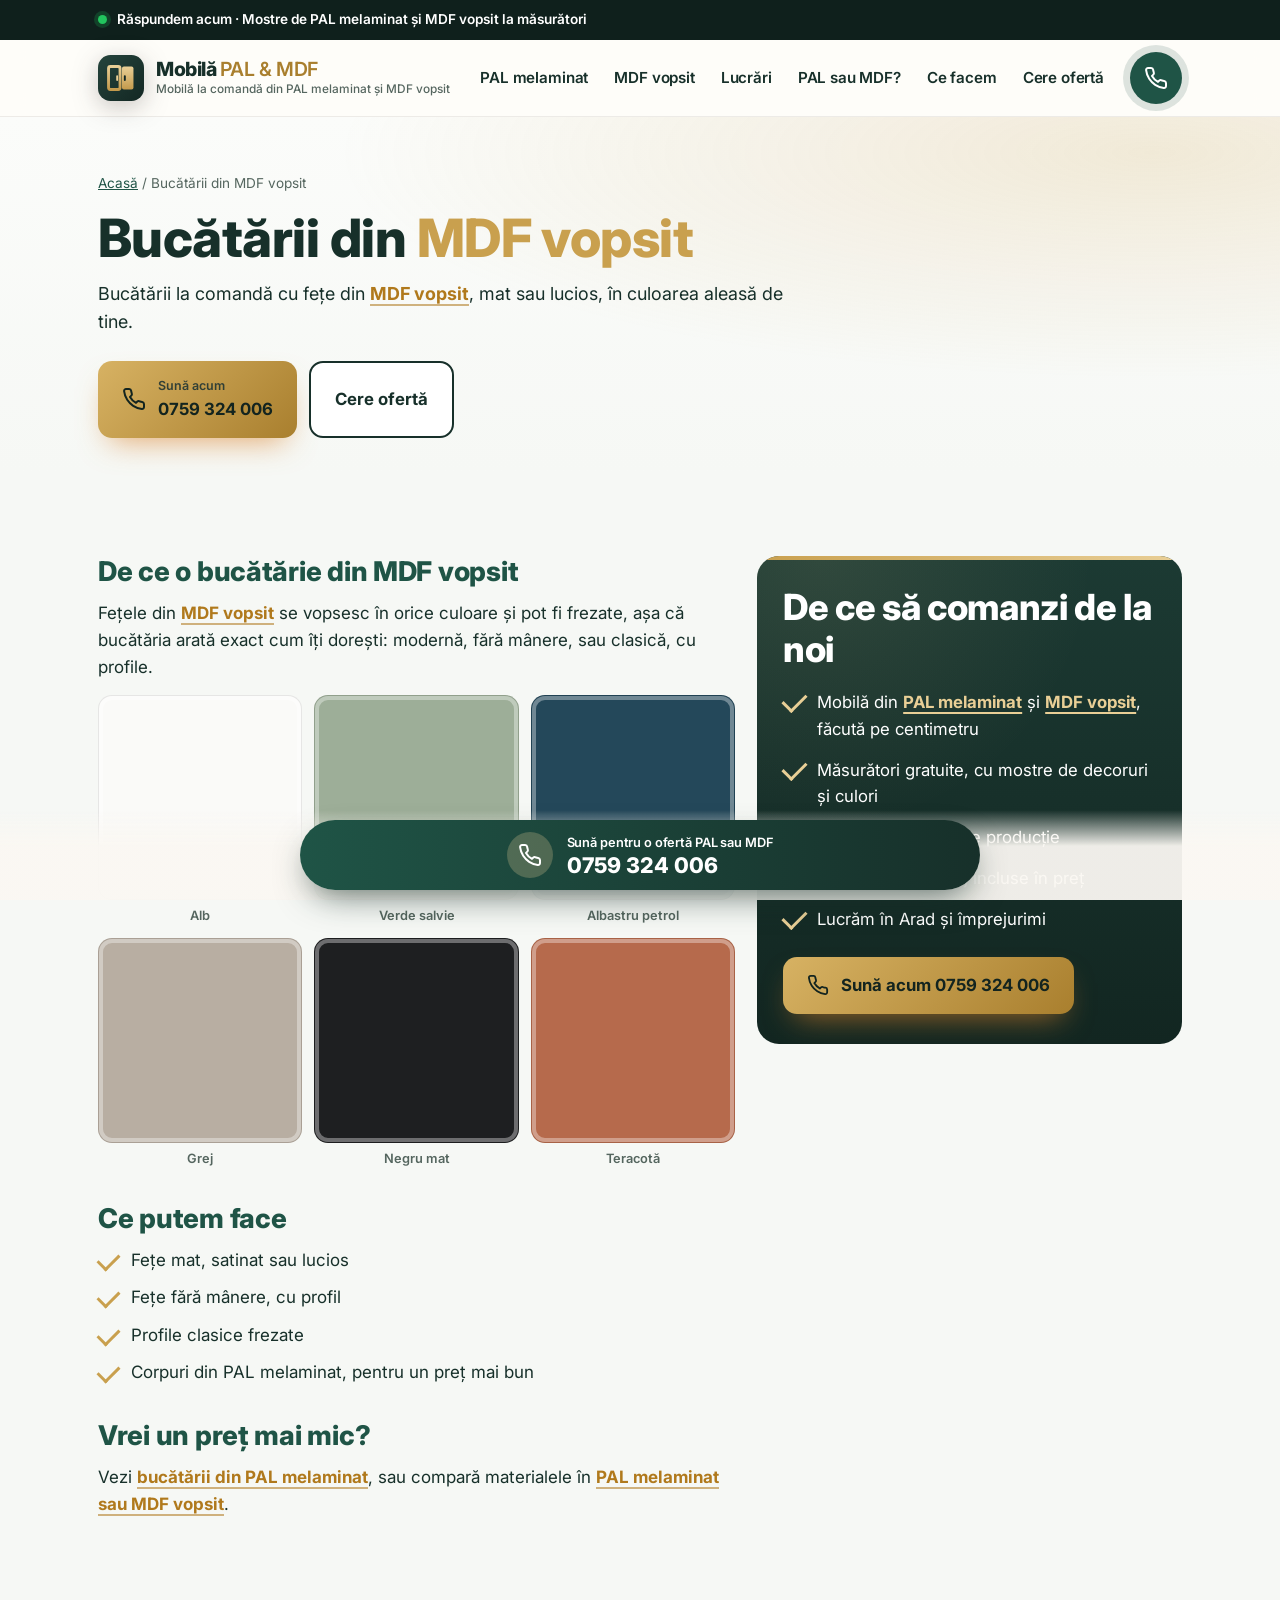
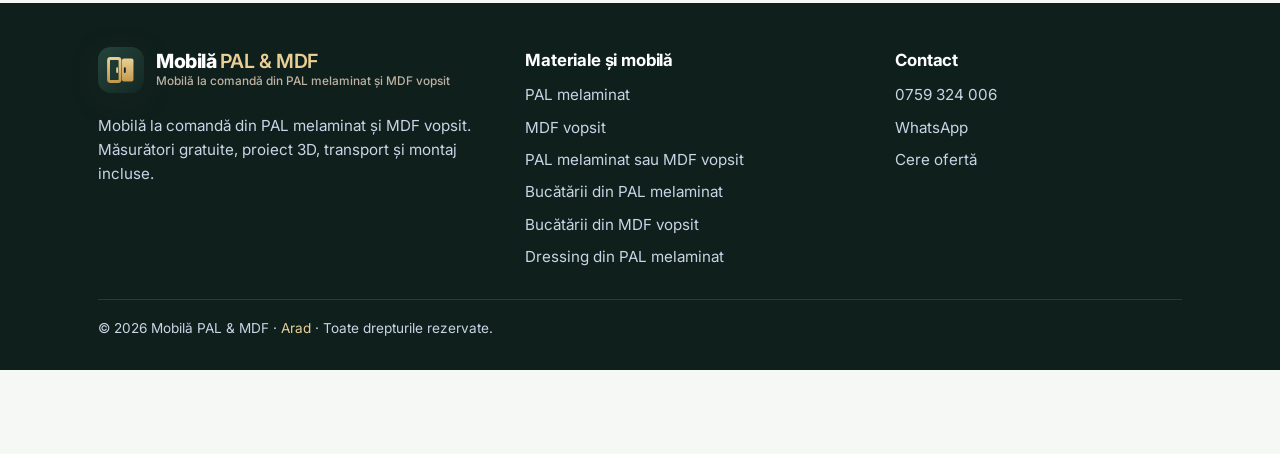
==== commit e4629985: "Galerie pe categorii cu poze din lucrări de la clienți Co-Authored-By: Claude Opus 5.5 <noreply@anth" ====
--- a/bucatarii-mdf-vopsit.html
+++ b/bucatarii-mdf-vopsit.html
@@ -5,6 +5,8 @@
 <meta name="viewport" content="width=device-width, initial-scale=1">
 <title>Bucătării din MDF vopsit la comandă în Arad | Mobilă PAL &amp; MDF</title>
 <meta name="description" content="Bucătării la comandă din MDF vopsit: orice culoare, mat sau lucios, fețe fără mânere sau clasice. Măsurători gratuite, montaj inclus. Lucrăm în Arad și împrejurimi.">
+<link rel="canonical" href="https://mobilapalarad.ro/bucatarii-mdf-vopsit.html">
+<script type="application/ld+json">{"@context":"https://schema.org","@type":"BreadcrumbList","itemListElement":[{"@type":"ListItem","position":1,"name":"Acasă","item":"https://mobilapalarad.ro/"},{"@type":"ListItem","position":2,"name":"Bucătării din MDF vopsit","item":"https://mobilapalarad.ro/bucatarii-mdf-vopsit.html"}]}</script>
 <meta name="theme-color" content="#17302A">
 <link rel="icon" href="favicon.svg" type="image/svg+xml">
 <link rel="preconnect" href="https://fonts.googleapis.com">
@@ -24,7 +26,7 @@
   <path d="M20 22v4M28 22v4" stroke="#132723" stroke-width="2" stroke-linecap="round"/>
   <path d="M20 22v4" stroke="#E9CF96" stroke-width="2" stroke-linecap="round"/>
 </svg><span class="wm"><span class="wm1">Mobilă <i>PAL & MDF</i></span><small>Mobilă la comandă din PAL melaminat și MDF vopsit</small></span></span></a>
-  <nav class="menu nav-desktop" aria-label="Meniu principal"><div class="wrap"><a href="index.html#pal">PAL melaminat</a><a href="index.html#mdf">MDF vopsit</a><a href="pal-melaminat-sau-mdf-vopsit.html">PAL sau MDF?</a><a href="index.html#unde">Ce facem</a><a href="index.html#oferta">Cere ofertă</a></div></nav>
+  <nav class="menu nav-desktop" aria-label="Meniu principal"><div class="wrap"><a href="index.html#pal">PAL melaminat</a><a href="index.html#mdf">MDF vopsit</a><a href="index.html#lucrari">Lucrări</a><a href="pal-melaminat-sau-mdf-vopsit.html">PAL sau MDF?</a><a href="index.html#unde">Ce facem</a><a href="index.html#oferta">Cere ofertă</a></div></nav>
   <a class="call-dot" href="tel:+40759324006" aria-label="Sună la 0759 324 006"><svg width="24" height="24" viewBox="0 0 24 24" fill="none" stroke="#fff" stroke-width="2" stroke-linecap="round" stroke-linejoin="round" aria-hidden="true"><path d="M22 16.9v3a2 2 0 0 1-2.2 2 19.8 19.8 0 0 1-8.6-3.1 19.5 19.5 0 0 1-6-6A19.8 19.8 0 0 1 2.1 4.2 2 2 0 0 1 4.1 2h3a2 2 0 0 1 2 1.7c.1 1 .4 1.9.7 2.8a2 2 0 0 1-.5 2.1L8 9.9a16 16 0 0 0 6 6l1.3-1.3a2 2 0 0 1 2.1-.4c.9.3 1.8.6 2.8.7a2 2 0 0 1 1.7 2z"/></svg></a>
   <button class="menu-btn" type="button" aria-label="Meniu" aria-expanded="false" id="menu-btn"><svg width="26" height="26" viewBox="0 0 24 24" fill="none" stroke="#17302A" stroke-width="2" stroke-linecap="round" stroke-linejoin="round" aria-hidden="true"><path d="M3 7h18M3 12h18M3 17h18"/></svg></button>
 </div></header>
--- a/style.css
+++ b/style.css
@@ -393,6 +393,9 @@
 .photos.one{grid-template-columns:1fr;grid-template-rows:none}
 .photos.one .ph-big{grid-column:1;grid-row:auto;aspect-ratio:16/9}
 .photos.one .ph-big img{object-position:center 45%}
+@media(min-width:900px){.photos.trei{grid-template-columns:2fr 1fr}.photos.trei .ph-big{aspect-ratio:7/6}.photos.trei .ph:not(.ph-big){aspect-ratio:auto;min-height:0}.photos.trei .ph img{position:absolute;inset:0}}
+.photos.doi{grid-template-columns:1fr 1fr;grid-template-rows:none}
+.photos.doi .ph,.photos.doi .ph-big{grid-column:auto;grid-row:auto;aspect-ratio:4/3}
 .hero-photo{width:100%;max-width:520px;height:auto;border-radius:18px;box-shadow:0 30px 60px -30px rgba(43,36,31,.55);border:6px solid #fff}
 
 /* materiale */
